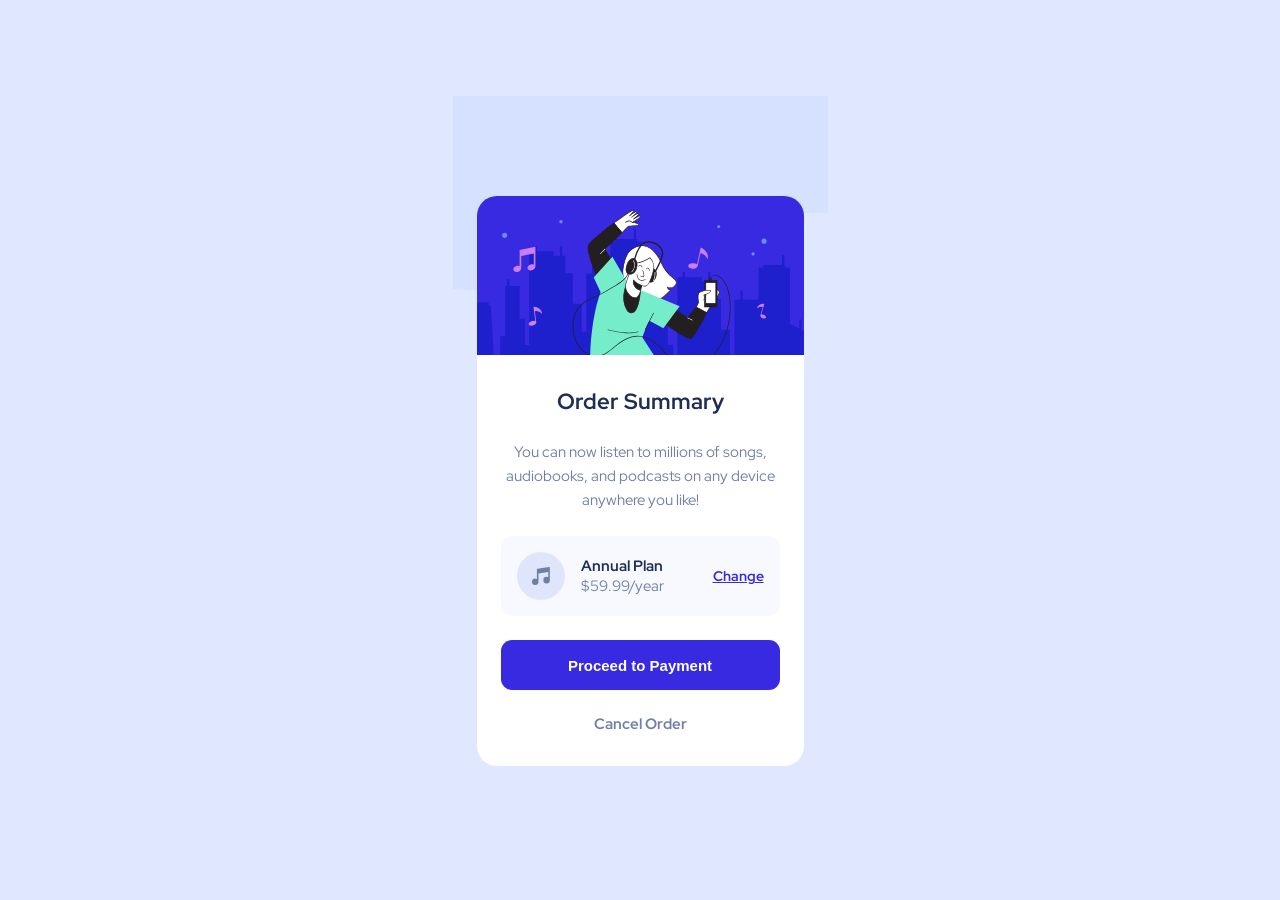
==== index.html @ b0575ab2 "correction" ====
<!DOCTYPE html>
<html lang="fr">
<head>
    <meta charset="UTF-8">
    <meta name="viewport" content="width=device-width, initial-scale=1.0">

    <title>Order Summary</title>

    <!-- Fonts -->
    <link rel="preconnect" href="https://fonts.googleapis.com">
    <link rel="preconnect" href="https://fonts.gstatic.com" crossorigin>
    <link href="https://fonts.googleapis.com/css2?family=Fraunces:wght@400;700&family=Red+Hat+Display:wght@300;400;700&display=swap" rel="stylesheet">

    <!-- CSS -->
    <link rel="stylesheet" href="styles.css">
</head>

<body>

<div class="container">

    <!-- Background -->
    <div class="hero">
        <img src="images/pattern-background-mobile.svg" alt="background">
    </div>

    <!-- Main image -->
    <img class="Card-image" src="images/illustration-hero.svg" alt="hero image">

    <!-- Content -->
    <div class="container1">

        <h1>Order Summary</h1>

        <p>
            You can now listen to millions of songs, audiobooks, and podcasts on any device anywhere you like!
        </p>

        <!-- Plan -->
        <div class="left-container">

            <img src="images/icon-music.svg" alt="music icon">

            <div class="plan-text">
                <h2>Annual Plan</h2>
                <p>$59.99/year</p>
            </div>

            <h3 class="change">Change</h3>

        </div>

        <button>Proceed to Payment</button>

        <h4>Cancel Order</h4>

    </div>

</div>

</body>
</html>
---- styles.css ----
* {
    margin: 0;
    padding: 0;
    box-sizing: border-box;
}

body {
    display: flex;
    justify-content: center;
    align-items: center;
    min-height: 100vh;
    background: #E0E8FF;
    font-family: 'Red Hat Display', sans-serif;
}

.container {
    position: relative;
    width: 375px;
    min-height: 709px;
    display: flex;
    flex-direction: column;
    align-items: center;
    overflow: hidden;
}

.hero {
    position: absolute;
    top: 0;
    left: 0;
    width: 100%;
}

.hero img {
    width: 100%;
    display: block;
}

.Card-image {
    width: 327px;
    margin-top: 100px;
    border-radius: 20px 20px 0 0;
    z-index: 2;
}

.container1 {
    width: 327px;
    background: white;
    border-radius: 0 0 20px 20px;
    padding: 32px 24px;
    display: flex;
    flex-direction: column;
    align-items: center;
    text-align: center;
    gap: 24px;
    z-index: 2;
}

.container1 h1 {
    color: #1F2E55;
    font-size: 22px;
}

.container1 > p {
    color: #717FA6;
    font-size: 15px;
    line-height: 1.6;
}

.left-container {
    width: 279px;
    background: #F7F9FF;
    border-radius: 11px;
    padding: 16px;
    display: flex;
    align-items: center;
    justify-content: space-between;
}

.left-container img {
    width: 48px;
    height: 48px;
}

.plan-text {
    flex: 1;
    margin-left: 16px;
    text-align: left;
}

.plan-text h2 {
    color: #1F2E55;
    font-size: 15px;
}

.plan-text p {
    color: #717FA6;
    font-size: 15px;
}

.change {
    color: #382AE1;
    font-size: 14px;
    font-weight: 700;
    cursor: pointer;
    text-decoration: underline;
}

button {
    width: 279px;
    height: 50px;
    border: none;
    border-radius: 11px;
    background: #382AE1;
    color: white;
    font-size: 15px;
    font-weight: 700;
    cursor: pointer;
}

h4 {
    color: #717FA6;
    font-size: 15px;
    cursor: pointer;
}
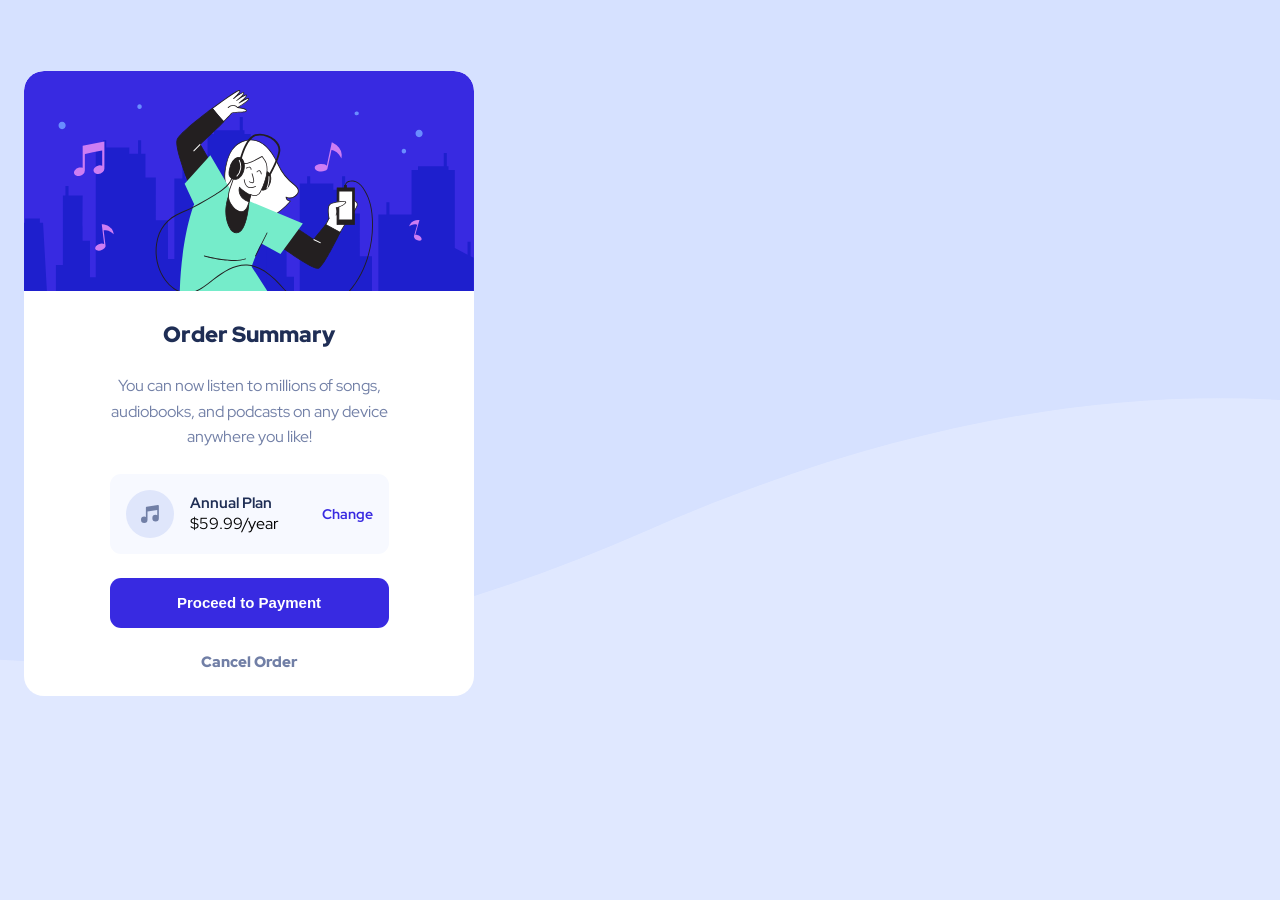
==== commit e68e1036: "correction" ====
--- a/index.html
+++ b/index.html
@@ -2,7 +2,7 @@
 <html lang="fr">
 <head>
     <meta charset="UTF-8">
-    <meta name="viewport" content="width=device-width, initial-scale=1.0">
+    <meta name="viewport" card="width=device-width, initial-scale=1.0">
 
     <title>Order Summary</title>
 
@@ -19,16 +19,13 @@
 
 <div class="container">
 
-    <!-- Background -->
-    <div class="hero">
-        <img src="images/pattern-background-mobile.svg" alt="background">
-    </div>
 
     <!-- Main image -->
-    <img class="Card-image" src="images/illustration-hero.svg" alt="hero image">
-
-    <!-- Content -->
-    <div class="container1">
+    
+    <!-- card -->
+    <div class="card">
+        <img class="Card-image" src="images/illustration-hero.svg" alt="hero image">
+<div class="card-content">
 
         <h1>Order Summary</h1>
 
@@ -43,7 +40,7 @@
 
             <div class="plan-text">
                 <h2>Annual Plan</h2>
-                <p>$59.99/year</p>
+                <span>$59.99/year</span>
             </div>
 
             <h3 class="change">Change</h3>
@@ -53,7 +50,7 @@
         <button>Proceed to Payment</button>
 
         <h4>Cancel Order</h4>
-
+</div>
     </div>
 
 </div>
--- a/styles.css
+++ b/styles.css
@@ -5,21 +5,25 @@
 }
 
 body {
-    display: flex;
-    justify-content: center;
-    align-items: center;
+    /* display: flex;
+    justify-card: center;
+    align-items: center; */
     min-height: 100vh;
     background: #E0E8FF;
     font-family: 'Red Hat Display', sans-serif;
 }
 
 .container {
-    position: relative;
-    width: 375px;
-    min-height: 709px;
-    display: flex;
+
+    padding: 71px 24px 71px 24px;
+    background-image: url('images/pattern-background-mobile.svg ');
+    background-repeat: no-repeat;
+    background-position: top center;
+    background-size: contain;
+    width: 100%;
+    /* display: flex;
     flex-direction: column;
-    align-items: center;
+    align-items: center; */
     overflow: hidden;
 }
 
@@ -36,33 +40,38 @@
 }
 
 .Card-image {
-    width: 327px;
-    margin-top: 100px;
+    width: 100%;
     border-radius: 20px 20px 0 0;
     z-index: 2;
 }
 
-.container1 {
-    width: 327px;
+.card {
+
     background: white;
-    border-radius: 0 0 20px 20px;
-    padding: 32px 24px;
+    border-radius: 20px;
+    overflow: hidden;
+    min-width: 327px;
+    max-width: 450px;
+}
+
+.card-content {
+    padding: 24px 32px 24px 32px;
     display: flex;
+    gap: 24px;
     flex-direction: column;
     align-items: center;
     text-align: center;
-    gap: 24px;
-    z-index: 2;
 }
 
-.container1 h1 {
+h1 {
     color: #1F2E55;
     font-size: 22px;
+    font-weight: 900;
 }
 
-.container1 > p {
+p {
     color: #717FA6;
-    font-size: 15px;
+    width: 300px;
     line-height: 1.6;
 }
 
@@ -73,7 +82,6 @@
     padding: 16px;
     display: flex;
     align-items: center;
-    justify-content: space-between;
 }
 
 .left-container img {
@@ -102,7 +110,6 @@
     font-size: 14px;
     font-weight: 700;
     cursor: pointer;
-    text-decoration: underline;
 }
 
 button {
@@ -121,4 +128,6 @@
     color: #717FA6;
     font-size: 15px;
     cursor: pointer;
+     font-weight: 900; 
+
 }
